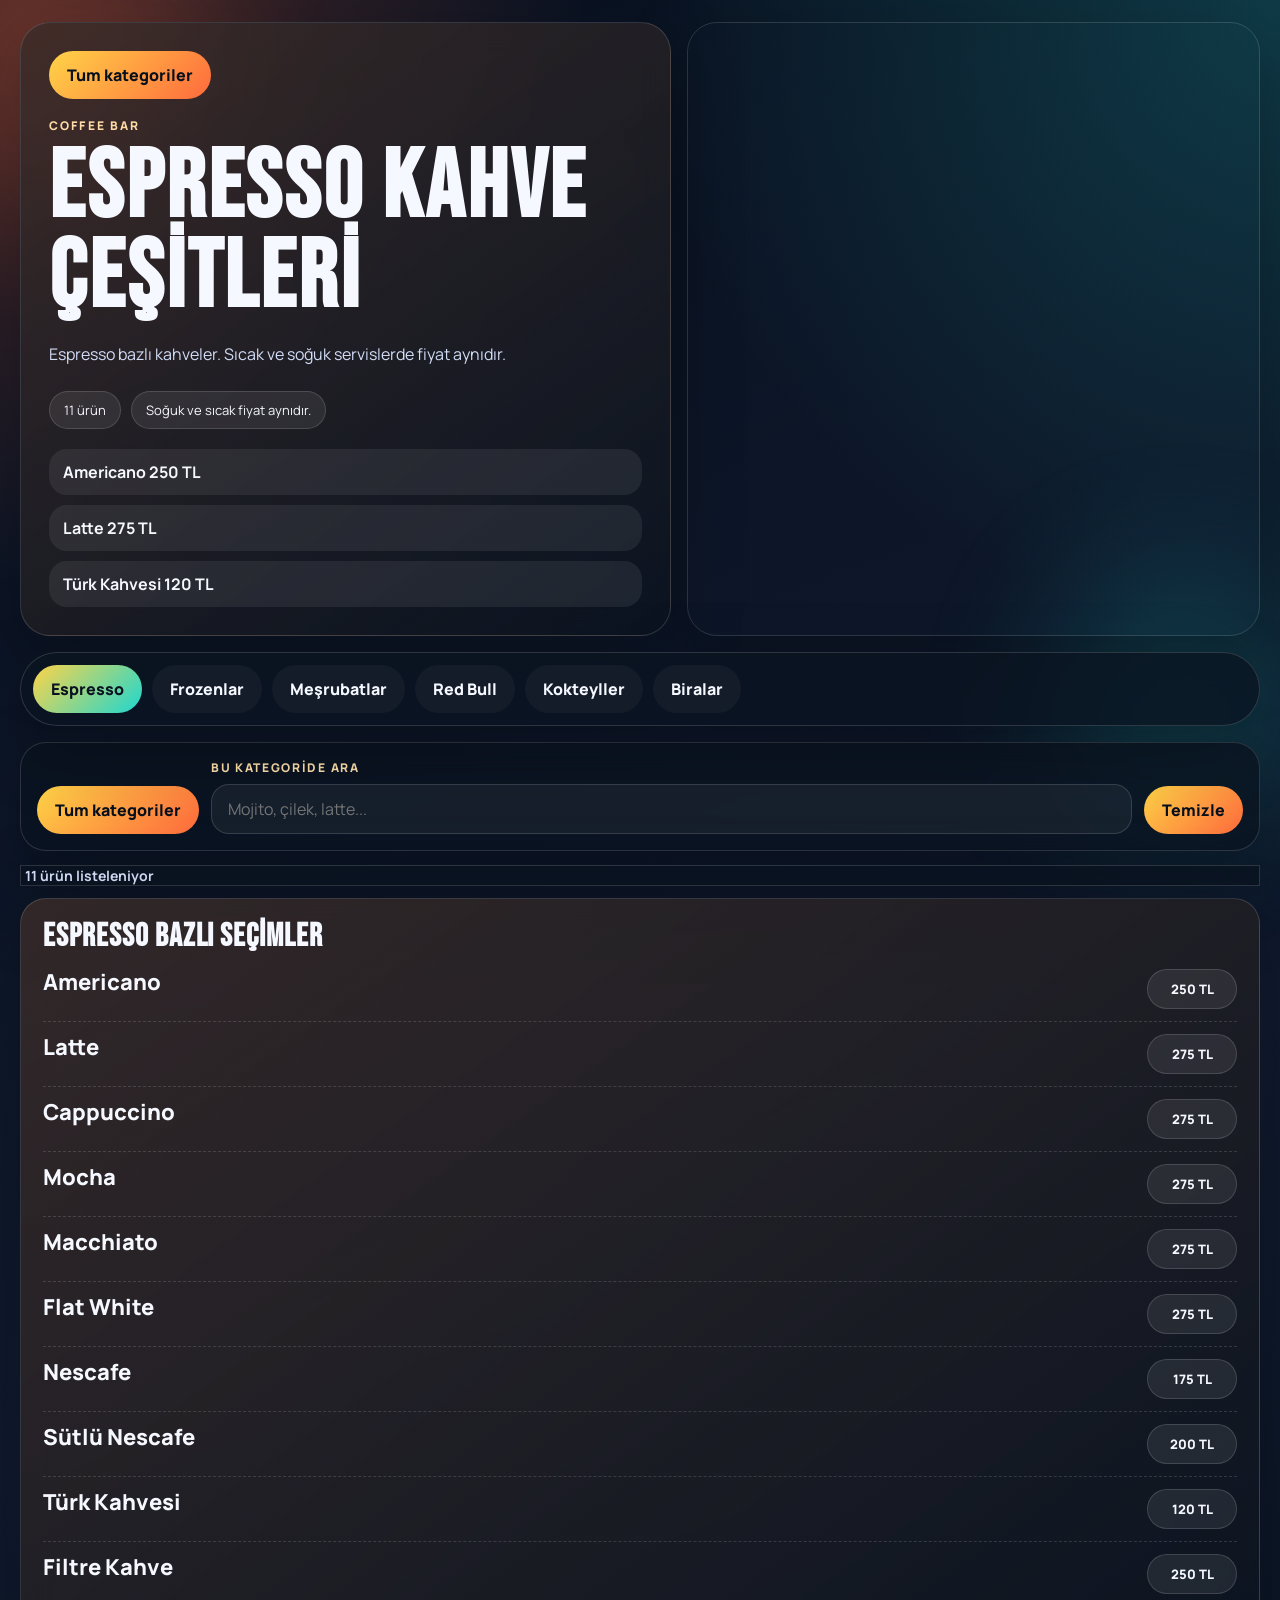
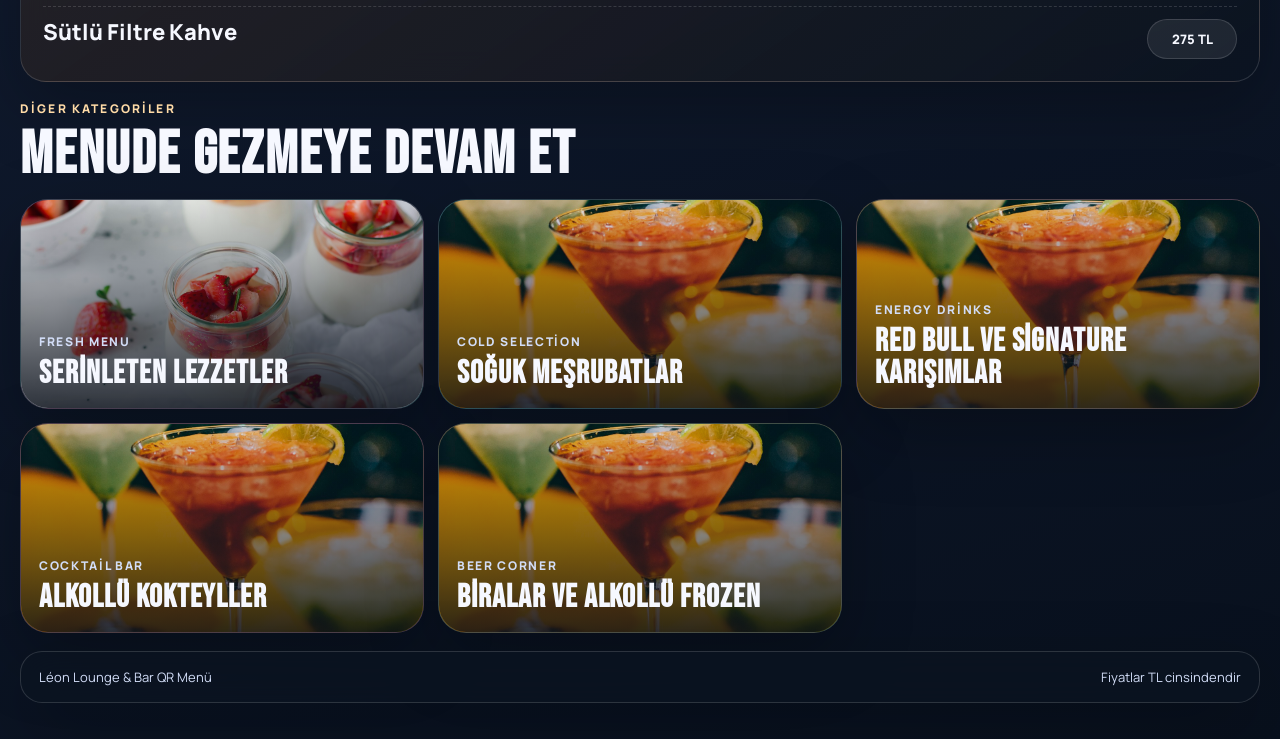
==== menu.html @ ec22b825 "Redesign Leon menu into category pages" ====
<!doctype html>
<html lang="tr">
<head>
  <meta charset="UTF-8" />
  <meta name="viewport" content="width=device-width, initial-scale=1.0" />
  <meta name="theme-color" content="#ff6a3d" />
  <meta
    name="description"
    content="Léon Lounge & Bar kategori menüsü. Seçilen bölüm için detay ürün listesi, fiyatlar ve aroma seçenekleri."
  />
  <title>Léon Lounge &amp; Bar | Menü Detayı</title>
  <link rel="preconnect" href="https://fonts.googleapis.com" />
  <link rel="preconnect" href="https://fonts.gstatic.com" crossorigin />
  <link
    href="https://fonts.googleapis.com/css2?family=Bebas+Neue&family=Manrope:wght@400;500;600;700;800&display=swap"
    rel="stylesheet"
  />
  <link rel="stylesheet" href="styles.css" />
</head>
<body data-page="menu">
  <div class="page-shell">
    <div class="bg-glow bg-glow-1" aria-hidden="true"></div>
    <div class="bg-glow bg-glow-2" aria-hidden="true"></div>

    <header id="menu-hero" class="hero hero-detail"></header>

    <nav class="category-nav glass-panel" aria-label="Kategori geçişleri">
      <div id="category-nav-list" class="category-nav-list"></div>
    </nav>

    <section class="toolbar glass-panel">
      <a class="back-link" href="index.html">Tum kategoriler</a>
      <label class="search-box" for="search-input">
        <span>Bu kategoride ara</span>
        <input id="search-input" type="search" placeholder="Mojito, çilek, latte..." autocomplete="off" />
      </label>
      <button id="clear-btn" class="clear-btn" type="button">Temizle</button>
    </section>

    <section id="results-label" class="results-label">Tum ürünler listeleniyor.</section>

    <main id="menu-root" class="menu-root"></main>

    <div id="empty-state" class="empty-state is-hidden">
      Bu kategoride aramana uygun ürün bulunamadı.
    </div>

    <section class="home-section related-section">
      <div class="section-head">
        <div>
          <p class="eyebrow">Diger Kategoriler</p>
          <h2>Menude gezmeye devam et</h2>
        </div>
      </div>
      <div id="related-grid" class="related-grid"></div>
    </section>

    <footer class="footer glass-panel">
      <p>Léon Lounge &amp; Bar QR Menü</p>
      <p>Fiyatlar TL cinsindendir</p>
    </footer>
  </div>

  <script src="menu-data.js"></script>
  <script src="menu.js"></script>
</body>
</html>
---- styles.css ----
:root {
  --bg: #07111f;
  --panel: rgba(11, 20, 33, 0.78);
  --panel-strong: rgba(14, 25, 40, 0.92);
  --text: #f6f8ff;
  --muted: #d2ddf7;
  --line: rgba(255, 255, 255, 0.14);
  --shadow: 0 24px 70px rgba(0, 0, 0, 0.26);
  --orange: #ff6a3d;
  --yellow: #ffd447;
  --cyan: #1dd7d0;
  --pink: #ff4fa2;
  --lime: #9fea63;
}

* {
  box-sizing: border-box;
}

html,
body {
  margin: 0;
  padding: 0;
}

body {
  min-height: 100vh;
  font-family: 'Manrope', 'Segoe UI', sans-serif;
  color: var(--text);
  background:
    radial-gradient(circle at top left, rgba(255, 106, 61, 0.28), transparent 22%),
    radial-gradient(circle at top right, rgba(29, 215, 208, 0.2), transparent 24%),
    linear-gradient(160deg, #091120 0%, #101a2e 52%, #08101d 100%);
}

body::before {
  content: '';
  position: fixed;
  inset: 0;
  pointer-events: none;
  background:
    linear-gradient(rgba(255, 255, 255, 0.03) 1px, transparent 1px),
    linear-gradient(90deg, rgba(255, 255, 255, 0.03) 1px, transparent 1px);
  background-size: 26px 26px;
  opacity: 0.2;
}

a {
  color: inherit;
  text-decoration: none;
}

button,
input {
  font: inherit;
}

.page-shell {
  position: relative;
  width: min(1240px, calc(100% - 28px));
  margin: 0 auto;
  padding: 22px 0 36px;
}

.bg-glow {
  position: fixed;
  width: 260px;
  height: 260px;
  border-radius: 999px;
  filter: blur(72px);
  opacity: 0.28;
  pointer-events: none;
}

.bg-glow-1 {
  top: -40px;
  left: -50px;
  background: rgba(255, 106, 61, 0.8);
}

.bg-glow-2 {
  right: -30px;
  bottom: 8%;
  background: rgba(29, 215, 208, 0.72);
}

.glass-panel,
.quick-links,
.category-nav,
.toolbar,
.results-label,
.group-card,
.empty-state,
.footer,
.featured-card,
.category-card,
.related-card {
  position: relative;
  z-index: 1;
  border: 1px solid var(--line);
  background: var(--panel);
  backdrop-filter: blur(16px);
  box-shadow: var(--shadow);
}

.hero {
  position: relative;
  z-index: 1;
  display: grid;
  gap: 16px;
}

.hero-home {
  grid-template-columns: minmax(0, 1.04fr) minmax(0, 0.96fr);
  align-items: stretch;
}

.hero-copy {
  padding: 28px;
  border-radius: 30px;
}

.eyebrow {
  margin: 0 0 10px;
  font-size: 12px;
  font-weight: 800;
  letter-spacing: 0.18em;
  text-transform: uppercase;
  color: #ffdba7;
}

h1,
h2,
h3,
h4 {
  margin: 0;
}

h1,
h2 {
  font-family: 'Bebas Neue', sans-serif;
  letter-spacing: 0.03em;
}

h1 {
  font-size: clamp(56px, 9vw, 96px);
  line-height: 0.94;
}

h2 {
  font-size: clamp(36px, 6vw, 60px);
  line-height: 0.96;
}

.hero-text,
.section-note,
.category-copy span,
.featured-card span,
.group-note,
.item-note,
.results-label,
.related-copy p {
  color: var(--muted);
}

.hero-text {
  margin: 16px 0 0;
  max-width: 36rem;
  font-size: 16px;
  line-height: 1.8;
}

.hero-actions {
  display: flex;
  flex-wrap: wrap;
  gap: 12px;
  margin-top: 26px;
}

.cta,
.back-link,
.clear-btn,
.category-pill {
  display: inline-flex;
  align-items: center;
  justify-content: center;
  min-height: 48px;
  padding: 0 18px;
  border-radius: 999px;
  font-weight: 800;
}

.cta-primary {
  color: #0f1626;
  background: linear-gradient(135deg, var(--yellow), var(--orange));
}

.cta-secondary {
  border: 1px solid rgba(255, 255, 255, 0.18);
  background: rgba(255, 255, 255, 0.04);
}

.hero-chips {
  display: flex;
  flex-wrap: wrap;
  gap: 10px;
  margin-top: 22px;
}

.hero-chips span,
.group-price,
.item-price,
.card-meta strong {
  border: 1px solid rgba(255, 255, 255, 0.14);
  border-radius: 999px;
  background: rgba(255, 255, 255, 0.08);
}

.hero-chips span {
  padding: 9px 14px;
  font-size: 13px;
}

.hero-gallery {
  display: grid;
  grid-template-columns: 1.15fr 1fr;
  gap: 14px;
}

.hero-shot {
  position: relative;
  min-height: 230px;
  overflow: hidden;
  border-radius: 28px;
  border: 1px solid rgba(255, 255, 255, 0.14);
  background-image:
    linear-gradient(180deg, rgba(5, 9, 18, 0.1), rgba(7, 12, 23, 0.84)),
    var(--bg);
  background-size: cover;
  background-position: center;
  box-shadow: var(--shadow);
}

.hero-shot::before {
  content: '';
  position: absolute;
  inset: 0;
  background-image: var(--bg);
  background-size: cover;
  background-position: center;
  transform: scale(1.04);
}

.hero-shot::after {
  content: '';
  position: absolute;
  inset: 0;
  background: linear-gradient(180deg, rgba(8, 13, 24, 0.08), rgba(10, 16, 28, 0.84));
}

.hero-shot.tall {
  grid-row: span 2;
  min-height: 100%;
}

.hero-shot-copy {
  position: absolute;
  left: 18px;
  right: 18px;
  bottom: 18px;
  z-index: 1;
}

.hero-shot-copy p,
.category-copy p,
.featured-card p,
.related-copy p {
  margin: 0;
  font-size: 12px;
  font-weight: 800;
  letter-spacing: 0.14em;
  text-transform: uppercase;
}

.hero-shot-copy strong {
  display: block;
  margin-top: 8px;
  font-size: 26px;
  line-height: 1.05;
}

.quick-links {
  display: flex;
  flex-wrap: wrap;
  gap: 10px;
  margin-top: 16px;
  padding: 14px;
  border-radius: 24px;
}

.quick-links a {
  padding: 12px 16px;
  border-radius: 999px;
  background: rgba(255, 255, 255, 0.06);
  font-size: 14px;
  font-weight: 700;
}

.home-section {
  position: relative;
  z-index: 1;
  margin-top: 18px;
}

.section-head {
  display: flex;
  justify-content: space-between;
  gap: 16px;
  align-items: end;
  margin-bottom: 14px;
}

.section-note {
  max-width: 22rem;
  margin: 0;
  line-height: 1.7;
}

.category-grid {
  display: grid;
  grid-template-columns: repeat(3, minmax(0, 1fr));
  gap: 14px;
}

.category-card,
.related-card {
  position: relative;
  overflow: hidden;
  min-height: 320px;
  border-radius: 28px;
  transition: transform 180ms ease, border-color 180ms ease;
}

.category-card:hover,
.related-card:hover,
.featured-card:hover,
.cta:hover,
.quick-links a:hover,
.category-pill:hover {
  transform: translateY(-2px);
}

.category-image,
.related-image,
.detail-visual-image {
  position: absolute;
  inset: 0;
  background-size: cover;
}

.category-overlay {
  position: absolute;
  inset: 0;
  background:
    linear-gradient(180deg, rgba(8, 15, 27, 0) 12%, rgba(8, 15, 27, 0.88) 100%);
}

.category-copy,
.related-copy {
  position: absolute;
  left: 18px;
  right: 18px;
  bottom: 18px;
  z-index: 1;
}

.category-copy h3,
.featured-card h3,
.group-head h3,
.related-copy h3 {
  margin-top: 8px;
  font-size: 32px;
  line-height: 1;
  font-family: 'Bebas Neue', sans-serif;
  letter-spacing: 0.03em;
}

.category-copy span,
.featured-card span {
  display: block;
  margin-top: 10px;
  line-height: 1.7;
  font-size: 14px;
}

.card-meta {
  display: flex;
  flex-wrap: wrap;
  gap: 10px;
  margin-top: 14px;
}

.card-meta strong,
.featured-card strong {
  padding: 9px 14px;
  font-size: 13px;
}

.featured-strip {
  display: grid;
  grid-template-columns: repeat(3, minmax(0, 1fr));
  gap: 14px;
}

.featured-card {
  display: block;
  min-height: 220px;
  padding: 22px;
  border-radius: 28px;
  background:
    linear-gradient(145deg, rgba(255, 79, 162, 0.16), rgba(29, 215, 208, 0.1)),
    var(--panel);
}

.featured-card strong {
  display: inline-flex;
  margin-top: 18px;
}

.hero-detail {
  grid-template-columns: minmax(0, 1fr) minmax(320px, 0.88fr);
}

.hero-back {
  margin-bottom: 18px;
}

.highlight-list {
  display: grid;
  gap: 10px;
  margin: 20px 0 0;
  padding: 0;
  list-style: none;
}

.highlight-list li {
  padding: 12px 14px;
  border-radius: 18px;
  background: rgba(255, 255, 255, 0.07);
  font-weight: 700;
}

.detail-visual {
  min-height: 420px;
  overflow: hidden;
  border-radius: 30px;
  border: 1px solid var(--line);
  box-shadow: var(--shadow);
}

.detail-visual-image {
  position: relative;
}

.detail-visual-image::after {
  content: '';
  position: absolute;
  inset: 0;
  background: linear-gradient(180deg, rgba(10, 16, 28, 0.1), rgba(10, 16, 28, 0.5));
}

.category-nav {
  position: sticky;
  top: 12px;
  z-index: 5;
  margin-top: 16px;
  padding: 12px;
  border-radius: 999px;
}

.category-nav-list {
  display: flex;
  gap: 10px;
  overflow-x: auto;
  scrollbar-width: none;
}

.category-nav-list::-webkit-scrollbar {
  display: none;
}

.category-pill {
  flex: 0 0 auto;
  background: rgba(255, 255, 255, 0.04);
}

.category-pill.is-active {
  color: #0a1220;
  background: linear-gradient(135deg, var(--yellow), var(--cyan));
}

.toolbar {
  display: grid;
  grid-template-columns: auto minmax(0, 1fr) auto;
  gap: 12px;
  align-items: end;
  margin-top: 16px;
  padding: 16px;
  border-radius: 26px;
}

.search-box {
  display: grid;
  gap: 8px;
}

.search-box span {
  font-size: 12px;
  font-weight: 800;
  letter-spacing: 0.14em;
  text-transform: uppercase;
  color: #ffe0ac;
}

.search-box input {
  min-height: 50px;
  padding: 0 16px;
  border: 1px solid rgba(255, 255, 255, 0.14);
  border-radius: 18px;
  background: rgba(255, 255, 255, 0.05);
  color: var(--text);
  outline: none;
}

.back-link,
.clear-btn {
  border: 0;
  cursor: pointer;
  color: #08101d;
  background: linear-gradient(135deg, var(--yellow), var(--orange));
}

.results-label {
  margin-top: 14px;
  padding: 0 4px;
  font-size: 14px;
  font-weight: 700;
}

.menu-root {
  position: relative;
  z-index: 1;
  display: grid;
  gap: 14px;
  margin-top: 12px;
}

.group-card {
  padding: 22px;
  border-radius: 26px;
}

.group-head {
  display: flex;
  justify-content: space-between;
  gap: 12px;
  align-items: start;
}

.group-head h3 {
  margin-top: 0;
}

.group-note,
.item-note {
  margin: 6px 0 0;
  font-size: 14px;
  line-height: 1.7;
}

.group-price {
  padding: 10px 14px;
  font-size: 13px;
  font-weight: 800;
}

.menu-item-list {
  display: grid;
  gap: 12px;
  margin-top: 16px;
}

.menu-item {
  display: grid;
  grid-template-columns: minmax(0, 1fr) auto;
  gap: 12px;
  align-items: start;
  padding-top: 12px;
  border-top: 1px dashed rgba(255, 255, 255, 0.14);
}

.menu-item:first-child {
  padding-top: 0;
  border-top: 0;
}

.menu-item h4 {
  font-size: 22px;
  font-weight: 800;
  line-height: 1.2;
}

.item-price {
  min-width: 90px;
  padding: 10px 12px;
  text-align: center;
  font-size: 13px;
  font-weight: 800;
}

.flavor-grid {
  display: grid;
  grid-template-columns: repeat(2, minmax(0, 1fr));
  gap: 10px;
  margin-top: 16px;
}

.flavor-tile {
  min-height: 86px;
  padding: 14px;
  border-radius: 20px;
  background: rgba(255, 255, 255, 0.06);
  border: 1px solid rgba(255, 255, 255, 0.08);
}

.flavor-tile strong {
  display: block;
  font-size: 16px;
}

.flavor-tile span {
  display: block;
  margin-top: 8px;
  color: var(--muted);
  font-size: 13px;
  line-height: 1.5;
}

.empty-state {
  margin-top: 16px;
  padding: 18px;
  border-radius: 24px;
  text-align: center;
  color: var(--muted);
}

.related-grid {
  display: grid;
  grid-template-columns: repeat(3, minmax(0, 1fr));
  gap: 14px;
}

.related-card {
  min-height: 210px;
}

.related-card::after {
  content: '';
  position: absolute;
  inset: 0;
  background: linear-gradient(180deg, rgba(8, 14, 24, 0.1), rgba(8, 14, 24, 0.84));
}

.footer {
  display: flex;
  justify-content: space-between;
  gap: 12px;
  margin-top: 18px;
  padding: 16px 18px;
  border-radius: 22px;
}

.footer p {
  margin: 0;
  color: var(--muted);
  font-size: 13px;
}

.hero-detail.accent-coffee .hero-copy,
body.accent-coffee .group-card,
.category-card.accent-coffee,
.related-card.accent-coffee {
  background:
    linear-gradient(145deg, rgba(255, 146, 76, 0.16), rgba(11, 20, 33, 0.86)),
    var(--panel);
}

.hero-detail.accent-fresh .hero-copy,
body.accent-fresh .group-card,
.category-card.accent-fresh,
.related-card.accent-fresh {
  background:
    linear-gradient(145deg, rgba(255, 79, 162, 0.16), rgba(29, 215, 208, 0.12)),
    var(--panel);
}

.hero-detail.accent-cold .hero-copy,
body.accent-cold .group-card,
.category-card.accent-cold,
.related-card.accent-cold {
  background:
    linear-gradient(145deg, rgba(29, 215, 208, 0.18), rgba(11, 20, 33, 0.82)),
    var(--panel);
}

.hero-detail.accent-energy .hero-copy,
body.accent-energy .group-card,
.category-card.accent-energy,
.related-card.accent-energy {
  background:
    linear-gradient(145deg, rgba(255, 212, 71, 0.2), rgba(255, 79, 162, 0.14)),
    var(--panel);
}

.hero-detail.accent-cocktail .hero-copy,
body.accent-cocktail .group-card,
.category-card.accent-cocktail,
.related-card.accent-cocktail {
  background:
    linear-gradient(145deg, rgba(255, 106, 61, 0.18), rgba(255, 79, 162, 0.14)),
    var(--panel);
}

.hero-detail.accent-beer .hero-copy,
body.accent-beer .group-card,
.category-card.accent-beer,
.related-card.accent-beer {
  background:
    linear-gradient(145deg, rgba(255, 212, 71, 0.18), rgba(155, 234, 99, 0.14)),
    var(--panel);
}

.is-hidden {
  display: none;
}

@media (max-width: 1100px) {
  .hero-home,
  .hero-detail,
  .category-grid,
  .featured-strip,
  .related-grid {
    grid-template-columns: 1fr;
  }

  .hero-gallery {
    grid-template-columns: 1fr 1fr;
  }

  .hero-shot.tall {
    grid-column: 1 / -1;
  }

  .section-head,
  .footer {
    flex-direction: column;
    align-items: start;
  }
}

@media (max-width: 760px) {
  .page-shell {
    width: min(1240px, calc(100% - 18px));
    padding-top: 16px;
  }

  .hero-copy,
  .group-card,
  .toolbar,
  .footer,
  .quick-links,
  .category-nav,
  .featured-card {
    border-radius: 22px;
  }

  .hero-copy,
  .group-card,
  .toolbar,
  .featured-card {
    padding: 18px;
  }

  .hero-gallery,
  .flavor-grid {
    grid-template-columns: 1fr;
  }

  .hero-shot {
    min-height: 210px;
  }

  .toolbar {
    grid-template-columns: 1fr;
  }

  .menu-item,
  .group-head {
    grid-template-columns: 1fr;
  }

  .item-price {
    width: fit-content;
  }
}
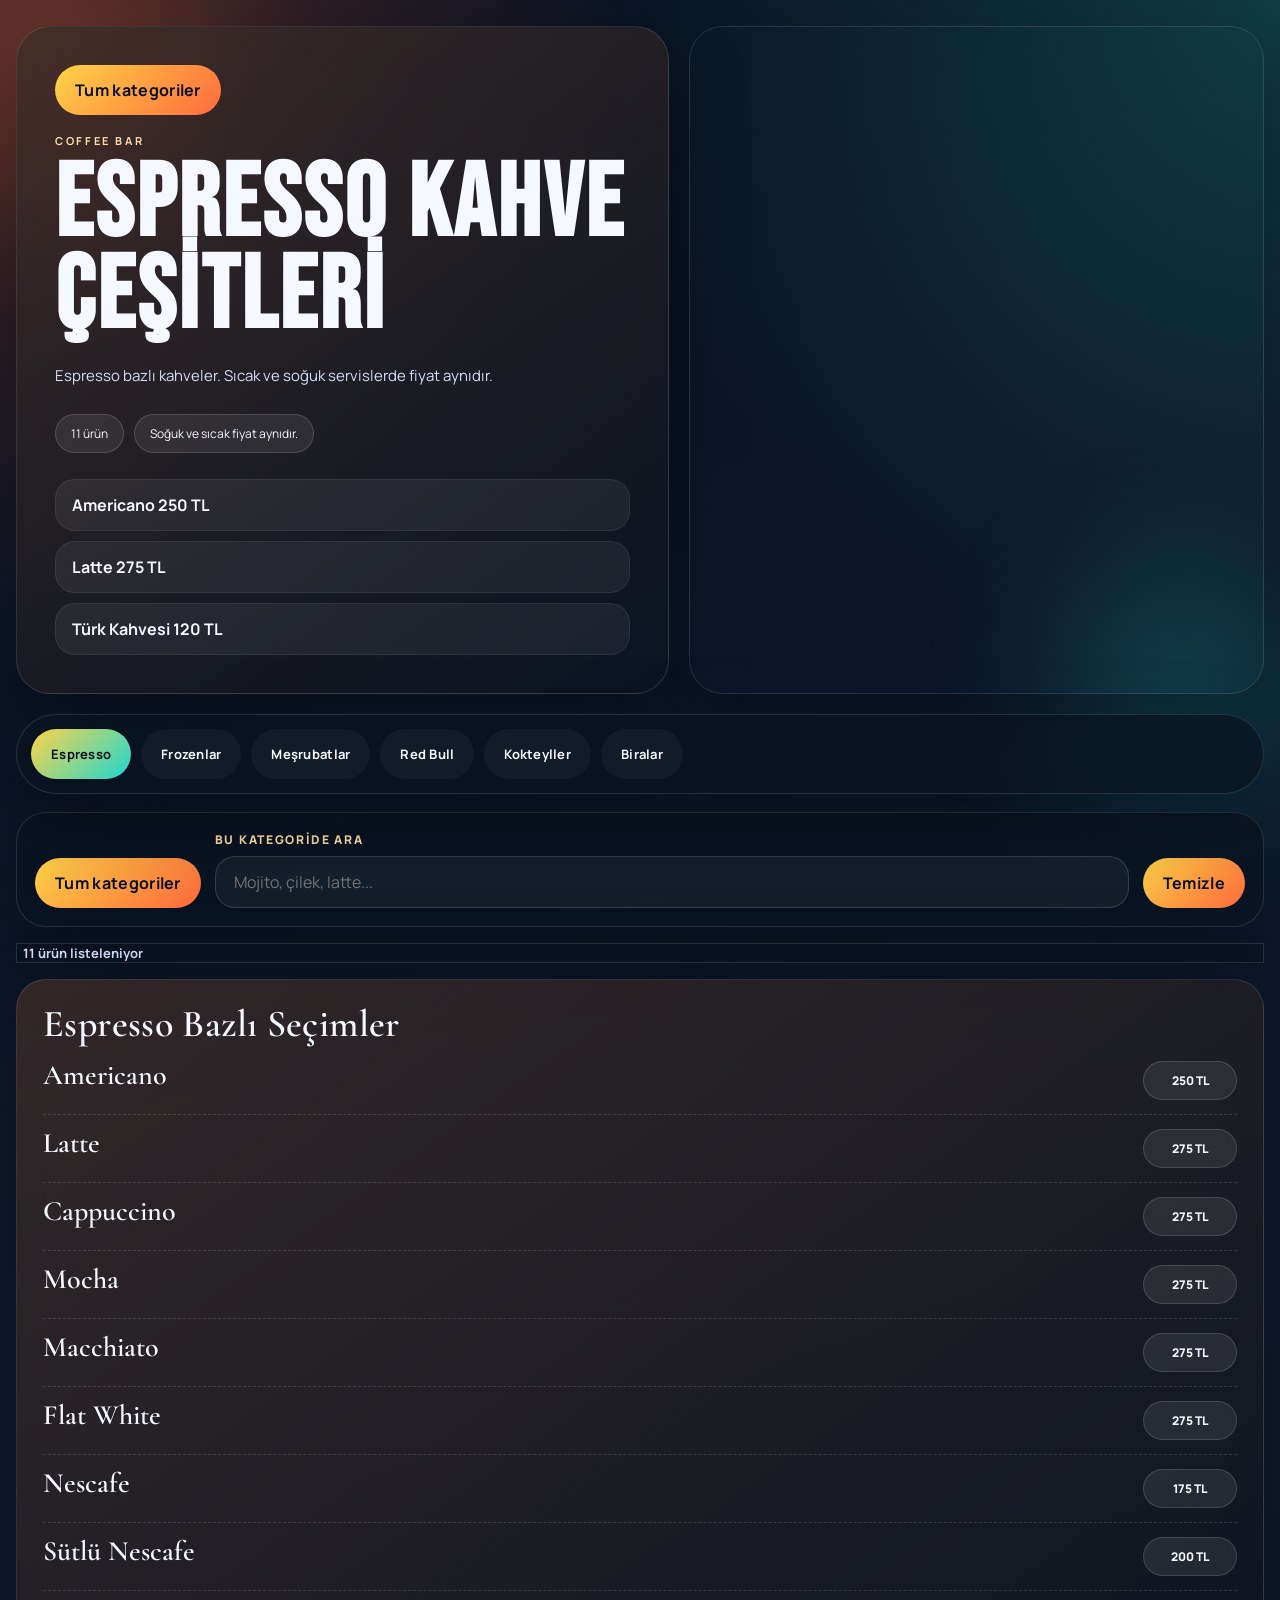
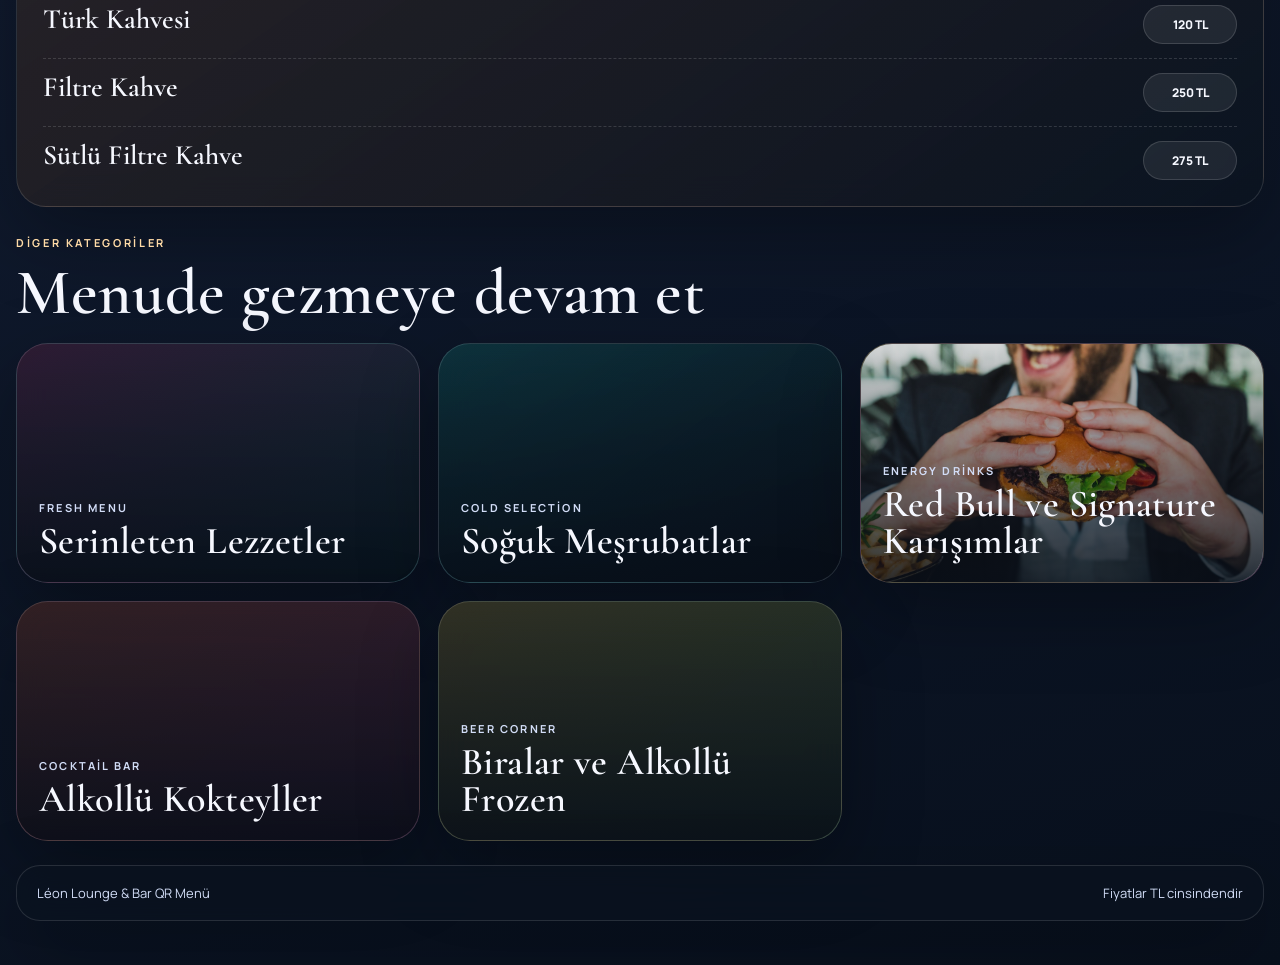
==== commit 3e5c5ba2: "Elevate Leon menu typography and spacing" ====
--- a/menu.html
+++ b/menu.html
@@ -12,7 +12,7 @@
   <link rel="preconnect" href="https://fonts.googleapis.com" />
   <link rel="preconnect" href="https://fonts.gstatic.com" crossorigin />
   <link
-    href="https://fonts.googleapis.com/css2?family=Bebas+Neue&family=Manrope:wght@400;500;600;700;800&display=swap"
+    href="https://fonts.googleapis.com/css2?family=Bebas+Neue&family=Cormorant+Garamond:wght@500;600;700&family=Manrope:wght@400;500;600;700;800&display=swap"
     rel="stylesheet"
   />
   <link rel="stylesheet" href="styles.css" />
--- a/styles.css
+++ b/styles.css
@@ -1,11 +1,12 @@
 :root {
   --bg: #07111f;
-  --panel: rgba(11, 20, 33, 0.78);
+  --panel: rgba(10, 18, 31, 0.72);
   --panel-strong: rgba(14, 25, 40, 0.92);
   --text: #f6f8ff;
   --muted: #d2ddf7;
-  --line: rgba(255, 255, 255, 0.14);
-  --shadow: 0 24px 70px rgba(0, 0, 0, 0.26);
+  --line: rgba(255, 255, 255, 0.12);
+  --line-soft: rgba(255, 255, 255, 0.07);
+  --shadow: 0 28px 80px rgba(0, 0, 0, 0.3);
   --orange: #ff6a3d;
   --yellow: #ffd447;
   --cyan: #1dd7d0;
@@ -57,9 +58,9 @@
 
 .page-shell {
   position: relative;
-  width: min(1240px, calc(100% - 28px));
+  width: min(1280px, calc(100% - 32px));
   margin: 0 auto;
-  padding: 22px 0 36px;
+  padding: 26px 0 44px;
 }
 
 .bg-glow {
@@ -107,7 +108,7 @@
   position: relative;
   z-index: 1;
   display: grid;
-  gap: 16px;
+  gap: 20px;
 }
 
 .hero-home {
@@ -116,15 +117,15 @@
 }
 
 .hero-copy {
-  padding: 28px;
-  border-radius: 30px;
+  padding: 38px;
+  border-radius: 34px;
 }
 
 .eyebrow {
-  margin: 0 0 10px;
-  font-size: 12px;
-  font-weight: 800;
-  letter-spacing: 0.18em;
+  margin: 0 0 12px;
+  font-size: 11px;
+  font-weight: 700;
+  letter-spacing: 0.24em;
   text-transform: uppercase;
   color: #ffdba7;
 }
@@ -136,20 +137,22 @@
   margin: 0;
 }
 
-h1,
-h2 {
+h1 {
   font-family: 'Bebas Neue', sans-serif;
   letter-spacing: 0.03em;
 }
 
 h1 {
-  font-size: clamp(56px, 9vw, 96px);
-  line-height: 0.94;
+  font-size: clamp(58px, 9vw, 102px);
+  line-height: 0.9;
 }
 
 h2 {
-  font-size: clamp(36px, 6vw, 60px);
-  line-height: 0.96;
+  font-family: 'Cormorant Garamond', Georgia, serif;
+  font-size: clamp(42px, 6vw, 64px);
+  line-height: 0.98;
+  font-weight: 600;
+  letter-spacing: 0.01em;
 }
 
 .hero-text,
@@ -164,17 +167,17 @@
 }
 
 .hero-text {
-  margin: 16px 0 0;
-  max-width: 36rem;
-  font-size: 16px;
-  line-height: 1.8;
+  margin: 18px 0 0;
+  max-width: 34rem;
+  font-size: 15px;
+  line-height: 1.9;
 }
 
 .hero-actions {
   display: flex;
   flex-wrap: wrap;
   gap: 12px;
-  margin-top: 26px;
+  margin-top: 30px;
 }
 
 .cta,
@@ -184,10 +187,11 @@
   display: inline-flex;
   align-items: center;
   justify-content: center;
-  min-height: 48px;
-  padding: 0 18px;
+  min-height: 50px;
+  padding: 0 20px;
   border-radius: 999px;
-  font-weight: 800;
+  font-weight: 700;
+  letter-spacing: 0.02em;
 }
 
 .cta-primary {
@@ -204,7 +208,7 @@
   display: flex;
   flex-wrap: wrap;
   gap: 10px;
-  margin-top: 22px;
+  margin-top: 24px;
 }
 
 .hero-chips span,
@@ -217,21 +221,21 @@
 }
 
 .hero-chips span {
-  padding: 9px 14px;
-  font-size: 13px;
+  padding: 10px 15px;
+  font-size: 12px;
 }
 
 .hero-gallery {
   display: grid;
   grid-template-columns: 1.15fr 1fr;
-  gap: 14px;
+  gap: 16px;
 }
 
 .hero-shot {
   position: relative;
-  min-height: 230px;
+  min-height: 250px;
   overflow: hidden;
-  border-radius: 28px;
+  border-radius: 32px;
   border: 1px solid rgba(255, 255, 255, 0.14);
   background-image:
     linear-gradient(180deg, rgba(5, 9, 18, 0.1), rgba(7, 12, 23, 0.84)),
@@ -248,7 +252,7 @@
   background-image: var(--bg);
   background-size: cover;
   background-position: center;
-  transform: scale(1.04);
+  transform: scale(1.06);
 }
 
 .hero-shot::after {
@@ -265,9 +269,9 @@
 
 .hero-shot-copy {
   position: absolute;
-  left: 18px;
-  right: 18px;
-  bottom: 18px;
+  left: 22px;
+  right: 22px;
+  bottom: 22px;
   z-index: 1;
 }
 
@@ -276,48 +280,50 @@
 .featured-card p,
 .related-copy p {
   margin: 0;
-  font-size: 12px;
-  font-weight: 800;
-  letter-spacing: 0.14em;
+  font-size: 11px;
+  font-weight: 700;
+  letter-spacing: 0.2em;
   text-transform: uppercase;
 }
 
 .hero-shot-copy strong {
   display: block;
-  margin-top: 8px;
-  font-size: 26px;
-  line-height: 1.05;
+  margin-top: 10px;
+  font-size: 30px;
+  line-height: 1;
+  font-family: 'Cormorant Garamond', Georgia, serif;
+  font-weight: 600;
 }
 
 .quick-links {
   display: flex;
   flex-wrap: wrap;
   gap: 10px;
-  margin-top: 16px;
-  padding: 14px;
-  border-radius: 24px;
+  margin-top: 20px;
+  padding: 16px;
+  border-radius: 28px;
 }
 
 .quick-links a {
-  padding: 12px 16px;
+  padding: 13px 18px;
   border-radius: 999px;
   background: rgba(255, 255, 255, 0.06);
-  font-size: 14px;
+  font-size: 13px;
   font-weight: 700;
 }
 
 .home-section {
   position: relative;
   z-index: 1;
-  margin-top: 18px;
+  margin-top: 28px;
 }
 
 .section-head {
   display: flex;
   justify-content: space-between;
-  gap: 16px;
+  gap: 22px;
   align-items: end;
-  margin-bottom: 14px;
+  margin-bottom: 18px;
 }
 
 .section-note {
@@ -329,16 +335,16 @@
 .category-grid {
   display: grid;
   grid-template-columns: repeat(3, minmax(0, 1fr));
-  gap: 14px;
+  gap: 18px;
 }
 
 .category-card,
 .related-card {
   position: relative;
   overflow: hidden;
-  min-height: 320px;
-  border-radius: 28px;
-  transition: transform 180ms ease, border-color 180ms ease;
+  min-height: 360px;
+  border-radius: 32px;
+  transition: transform 180ms ease, border-color 180ms ease, box-shadow 180ms ease;
 }
 
 .category-card:hover,
@@ -347,7 +353,8 @@
 .cta:hover,
 .quick-links a:hover,
 .category-pill:hover {
-  transform: translateY(-2px);
+  transform: translateY(-3px);
+  box-shadow: 0 34px 90px rgba(0, 0, 0, 0.34);
 }
 
 .category-image,
@@ -368,9 +375,9 @@
 .category-copy,
 .related-copy {
   position: absolute;
-  left: 18px;
-  right: 18px;
-  bottom: 18px;
+  left: 22px;
+  right: 22px;
+  bottom: 22px;
   z-index: 1;
 }
 
@@ -379,17 +386,18 @@
 .group-head h3,
 .related-copy h3 {
   margin-top: 8px;
-  font-size: 32px;
-  line-height: 1;
-  font-family: 'Bebas Neue', sans-serif;
-  letter-spacing: 0.03em;
+  font-size: 38px;
+  line-height: 0.98;
+  font-family: 'Cormorant Garamond', Georgia, serif;
+  font-weight: 600;
+  letter-spacing: 0.01em;
 }
 
 .category-copy span,
 .featured-card span {
   display: block;
-  margin-top: 10px;
-  line-height: 1.7;
+  margin-top: 12px;
+  line-height: 1.8;
   font-size: 14px;
 }
 
@@ -397,26 +405,26 @@
   display: flex;
   flex-wrap: wrap;
   gap: 10px;
-  margin-top: 14px;
+  margin-top: 18px;
 }
 
 .card-meta strong,
 .featured-card strong {
-  padding: 9px 14px;
-  font-size: 13px;
+  padding: 10px 14px;
+  font-size: 12px;
 }
 
 .featured-strip {
   display: grid;
   grid-template-columns: repeat(3, minmax(0, 1fr));
-  gap: 14px;
+  gap: 18px;
 }
 
 .featured-card {
   display: block;
-  min-height: 220px;
-  padding: 22px;
-  border-radius: 28px;
+  min-height: 250px;
+  padding: 26px;
+  border-radius: 32px;
   background:
     linear-gradient(145deg, rgba(255, 79, 162, 0.16), rgba(29, 215, 208, 0.1)),
     var(--panel);
@@ -438,22 +446,23 @@
 .highlight-list {
   display: grid;
   gap: 10px;
-  margin: 20px 0 0;
+  margin: 26px 0 0;
   padding: 0;
   list-style: none;
 }
 
 .highlight-list li {
-  padding: 12px 14px;
-  border-radius: 18px;
-  background: rgba(255, 255, 255, 0.07);
+  padding: 14px 16px;
+  border-radius: 20px;
+  background: rgba(255, 255, 255, 0.06);
+  border: 1px solid var(--line-soft);
   font-weight: 700;
 }
 
 .detail-visual {
-  min-height: 420px;
+  min-height: 480px;
   overflow: hidden;
-  border-radius: 30px;
+  border-radius: 34px;
   border: 1px solid var(--line);
   box-shadow: var(--shadow);
 }
@@ -473,8 +482,8 @@
   position: sticky;
   top: 12px;
   z-index: 5;
-  margin-top: 16px;
-  padding: 12px;
+  margin-top: 20px;
+  padding: 14px;
   border-radius: 999px;
 }
 
@@ -492,6 +501,7 @@
 .category-pill {
   flex: 0 0 auto;
   background: rgba(255, 255, 255, 0.04);
+  font-size: 13px;
 }
 
 .category-pill.is-active {
@@ -502,11 +512,11 @@
 .toolbar {
   display: grid;
   grid-template-columns: auto minmax(0, 1fr) auto;
-  gap: 12px;
+  gap: 14px;
   align-items: end;
-  margin-top: 16px;
-  padding: 16px;
-  border-radius: 26px;
+  margin-top: 18px;
+  padding: 18px;
+  border-radius: 30px;
 }
 
 .search-box {
@@ -523,10 +533,10 @@
 }
 
 .search-box input {
-  min-height: 50px;
-  padding: 0 16px;
+  min-height: 52px;
+  padding: 0 18px;
   border: 1px solid rgba(255, 255, 255, 0.14);
-  border-radius: 18px;
+  border-radius: 20px;
   background: rgba(255, 255, 255, 0.05);
   color: var(--text);
   outline: none;
@@ -541,9 +551,9 @@
 }
 
 .results-label {
-  margin-top: 14px;
-  padding: 0 4px;
-  font-size: 14px;
+  margin-top: 16px;
+  padding: 0 6px;
+  font-size: 13px;
   font-weight: 700;
 }
 
@@ -551,13 +561,13 @@
   position: relative;
   z-index: 1;
   display: grid;
-  gap: 14px;
-  margin-top: 12px;
+  gap: 18px;
+  margin-top: 16px;
 }
 
 .group-card {
-  padding: 22px;
-  border-radius: 26px;
+  padding: 26px;
+  border-radius: 30px;
 }
 
 .group-head {
@@ -573,29 +583,29 @@
 
 .group-note,
 .item-note {
-  margin: 6px 0 0;
-  font-size: 14px;
-  line-height: 1.7;
+  margin: 8px 0 0;
+  font-size: 13px;
+  line-height: 1.8;
 }
 
 .group-price {
-  padding: 10px 14px;
-  font-size: 13px;
+  padding: 10px 15px;
+  font-size: 12px;
   font-weight: 800;
 }
 
 .menu-item-list {
   display: grid;
-  gap: 12px;
-  margin-top: 16px;
+  gap: 14px;
+  margin-top: 18px;
 }
 
 .menu-item {
   display: grid;
   grid-template-columns: minmax(0, 1fr) auto;
-  gap: 12px;
+  gap: 16px;
   align-items: start;
-  padding-top: 12px;
+  padding-top: 14px;
   border-top: 1px dashed rgba(255, 255, 255, 0.14);
 }
 
@@ -605,37 +615,40 @@
 }
 
 .menu-item h4 {
-  font-size: 22px;
+  font-size: 28px;
+  font-family: 'Cormorant Garamond', Georgia, serif;
+  font-weight: 600;
+  line-height: 1.05;
+}
+
+.item-price {
+  min-width: 94px;
+  padding: 10px 13px;
+  text-align: center;
+  font-size: 12px;
   font-weight: 800;
-  line-height: 1.2;
-}
-
-.item-price {
-  min-width: 90px;
-  padding: 10px 12px;
-  text-align: center;
-  font-size: 13px;
-  font-weight: 800;
 }
 
 .flavor-grid {
   display: grid;
   grid-template-columns: repeat(2, minmax(0, 1fr));
-  gap: 10px;
-  margin-top: 16px;
+  gap: 12px;
+  margin-top: 18px;
 }
 
 .flavor-tile {
-  min-height: 86px;
-  padding: 14px;
-  border-radius: 20px;
+  min-height: 94px;
+  padding: 16px;
+  border-radius: 22px;
   background: rgba(255, 255, 255, 0.06);
   border: 1px solid rgba(255, 255, 255, 0.08);
 }
 
 .flavor-tile strong {
   display: block;
-  font-size: 16px;
+  font-size: 17px;
+  font-family: 'Cormorant Garamond', Georgia, serif;
+  font-weight: 600;
 }
 
 .flavor-tile span {
@@ -657,11 +670,11 @@
 .related-grid {
   display: grid;
   grid-template-columns: repeat(3, minmax(0, 1fr));
-  gap: 14px;
+  gap: 18px;
 }
 
 .related-card {
-  min-height: 210px;
+  min-height: 240px;
 }
 
 .related-card::after {
@@ -675,9 +688,9 @@
   display: flex;
   justify-content: space-between;
   gap: 12px;
-  margin-top: 18px;
-  padding: 16px 18px;
-  border-radius: 22px;
+  margin-top: 24px;
+  padding: 18px 20px;
+  border-radius: 24px;
 }
 
 .footer p {
@@ -770,7 +783,7 @@
 
 @media (max-width: 760px) {
   .page-shell {
-    width: min(1240px, calc(100% - 18px));
+    width: min(1280px, calc(100% - 18px));
     padding-top: 16px;
   }
 
@@ -781,14 +794,14 @@
   .quick-links,
   .category-nav,
   .featured-card {
-    border-radius: 22px;
+    border-radius: 24px;
   }
 
   .hero-copy,
   .group-card,
   .toolbar,
   .featured-card {
-    padding: 18px;
+    padding: 20px;
   }
 
   .hero-gallery,
@@ -797,7 +810,7 @@
   }
 
   .hero-shot {
-    min-height: 210px;
+    min-height: 220px;
   }
 
   .toolbar {
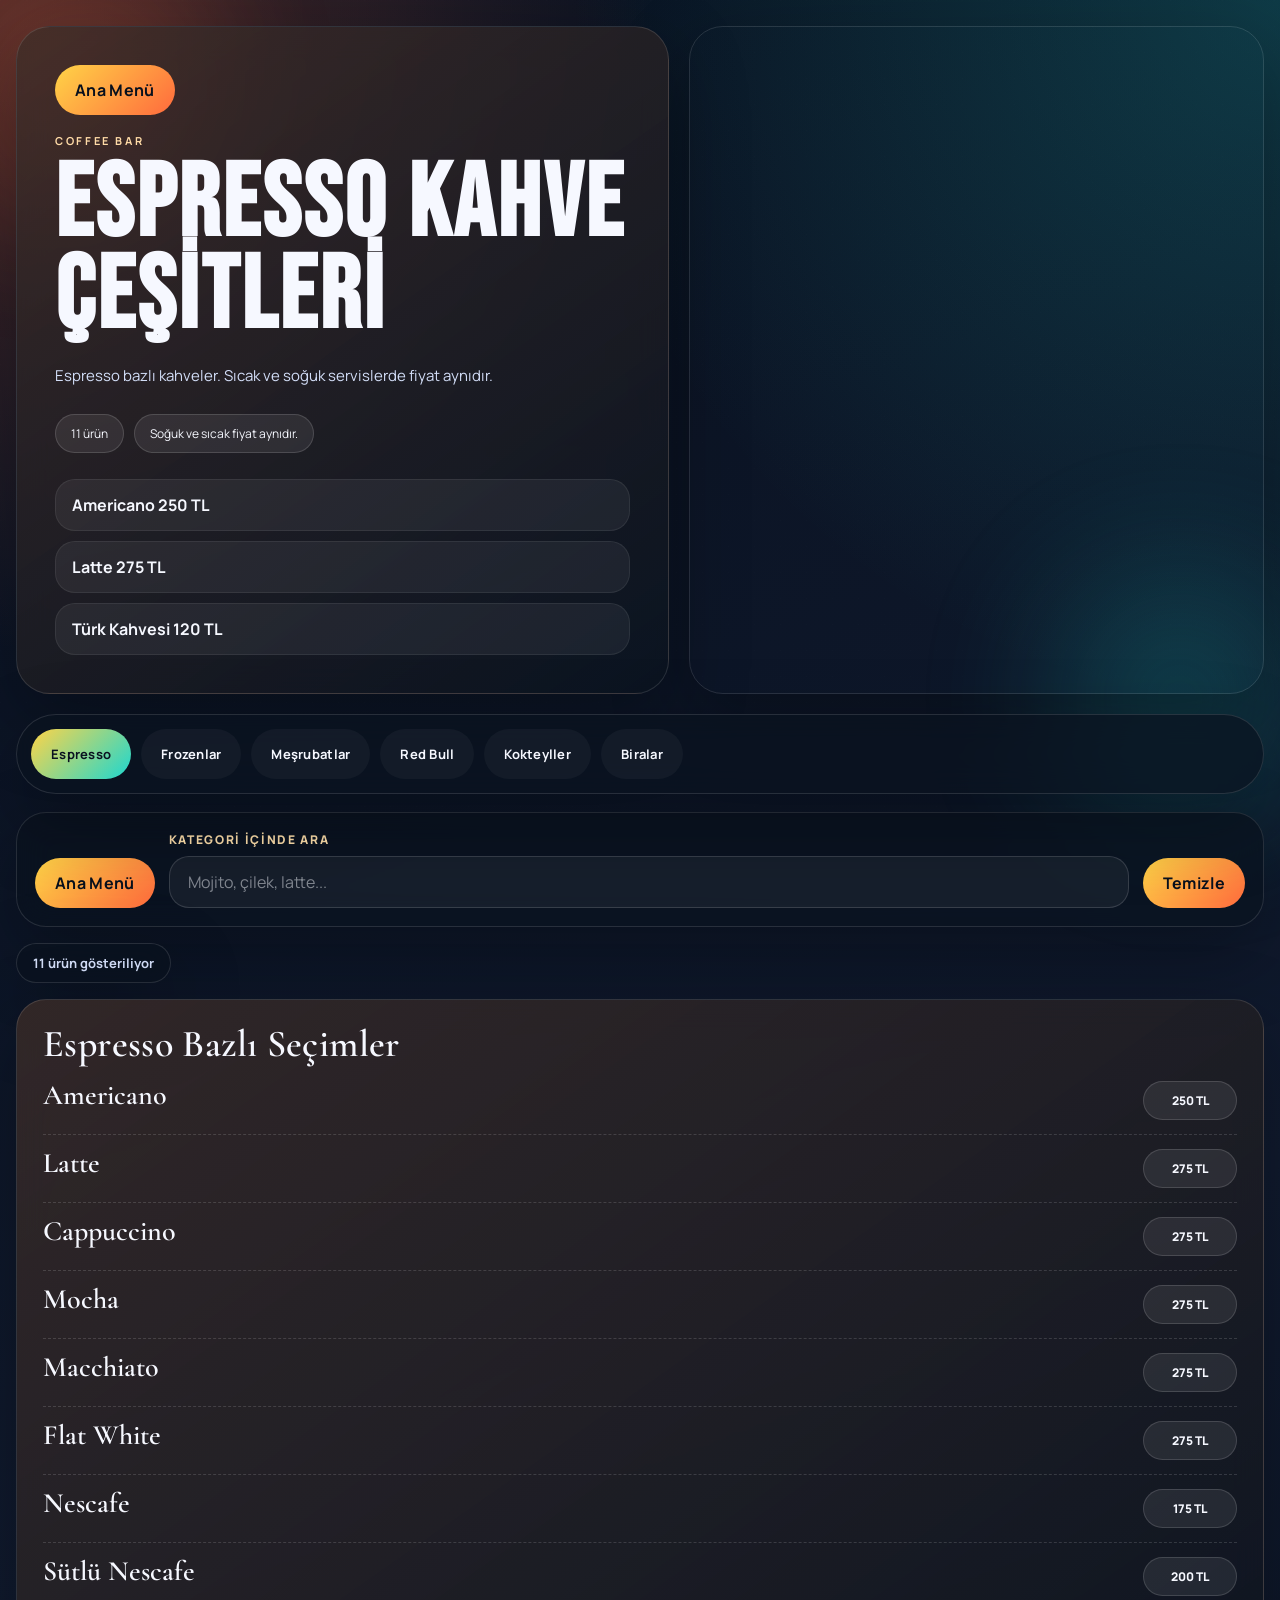
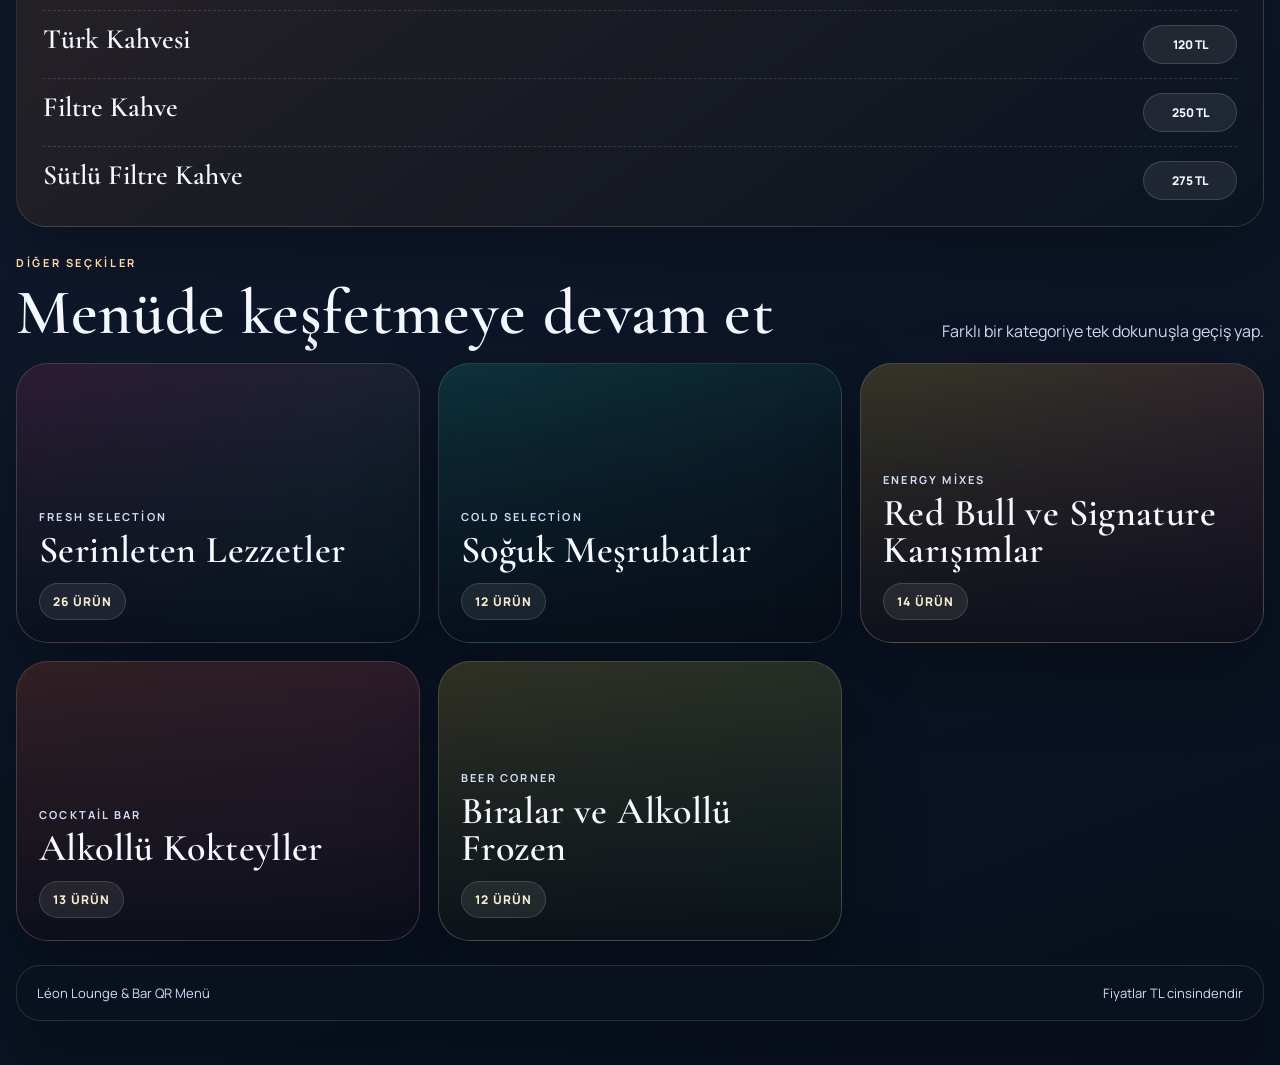
==== commit 9ec43975: "Polish premium QR menu experience" ====
--- a/menu.html
+++ b/menu.html
@@ -29,28 +29,31 @@
     </nav>
 
     <section class="toolbar glass-panel">
-      <a class="back-link" href="index.html">Tum kategoriler</a>
+      <a class="back-link" href="index.html">Ana Menü</a>
       <label class="search-box" for="search-input">
-        <span>Bu kategoride ara</span>
+        <span>Kategori içinde ara</span>
         <input id="search-input" type="search" placeholder="Mojito, çilek, latte..." autocomplete="off" />
       </label>
       <button id="clear-btn" class="clear-btn" type="button">Temizle</button>
     </section>
 
-    <section id="results-label" class="results-label">Tum ürünler listeleniyor.</section>
+    <section id="results-label" class="results-label">Tüm ürünler gösteriliyor.</section>
 
     <main id="menu-root" class="menu-root"></main>
 
     <div id="empty-state" class="empty-state is-hidden">
-      Bu kategoride aramana uygun ürün bulunamadı.
+      Aramana uygun ürün bulunamadı.
     </div>
 
     <section class="home-section related-section">
       <div class="section-head">
         <div>
-          <p class="eyebrow">Diger Kategoriler</p>
-          <h2>Menude gezmeye devam et</h2>
+          <p class="eyebrow">Diğer Seçkiler</p>
+          <h2>Menüde keşfetmeye devam et</h2>
         </div>
+        <p class="section-note">
+          Farklı bir kategoriye tek dokunuşla geçiş yap.
+        </p>
       </div>
       <div id="related-grid" class="related-grid"></div>
     </section>
--- a/styles.css
+++ b/styles.css
@@ -192,6 +192,11 @@
   border-radius: 999px;
   font-weight: 700;
   letter-spacing: 0.02em;
+  transition:
+    transform 180ms ease,
+    box-shadow 180ms ease,
+    border-color 180ms ease,
+    background 180ms ease;
 }
 
 .cta-primary {
@@ -310,6 +315,10 @@
   background: rgba(255, 255, 255, 0.06);
   font-size: 13px;
   font-weight: 700;
+  transition:
+    transform 180ms ease,
+    background 180ms ease,
+    box-shadow 180ms ease;
 }
 
 .home-section {
@@ -345,6 +354,10 @@
   min-height: 360px;
   border-radius: 32px;
   transition: transform 180ms ease, border-color 180ms ease, box-shadow 180ms ease;
+}
+
+.category-card {
+  min-height: 430px;
 }
 
 .category-card:hover,
@@ -357,19 +370,38 @@
   box-shadow: 0 34px 90px rgba(0, 0, 0, 0.34);
 }
 
+.back-link:hover,
+.clear-btn:hover {
+  transform: translateY(-2px);
+  box-shadow: 0 24px 64px rgba(0, 0, 0, 0.28);
+}
+
 .category-image,
 .related-image,
 .detail-visual-image {
   position: absolute;
   inset: 0;
   background-size: cover;
+  transition: transform 320ms ease, filter 320ms ease;
+}
+
+.category-sheen {
+  position: absolute;
+  inset: 0;
+  z-index: 0;
+  pointer-events: none;
+  background:
+    linear-gradient(135deg, rgba(255, 255, 255, 0.24), rgba(255, 255, 255, 0) 30%),
+    radial-gradient(circle at top right, rgba(255, 255, 255, 0.18), transparent 30%);
+  mix-blend-mode: screen;
+  opacity: 0.72;
 }
 
 .category-overlay {
   position: absolute;
   inset: 0;
   background:
-    linear-gradient(180deg, rgba(8, 15, 27, 0) 12%, rgba(8, 15, 27, 0.88) 100%);
+    linear-gradient(180deg, rgba(8, 15, 27, 0.04) 0%, rgba(8, 15, 27, 0.16) 28%, rgba(8, 15, 27, 0.94) 100%);
 }
 
 .category-copy,
@@ -379,6 +411,36 @@
   right: 22px;
   bottom: 22px;
   z-index: 1;
+}
+
+.category-card:hover .category-image,
+.related-card:hover .related-image,
+.detail-visual:hover .detail-visual-image {
+  transform: scale(1.05);
+  filter: saturate(1.08);
+}
+
+.category-topline {
+  display: flex;
+  justify-content: space-between;
+  gap: 12px;
+  align-items: center;
+}
+
+.category-topline span {
+  display: inline-flex;
+  align-items: center;
+  justify-content: center;
+  min-width: 42px;
+  min-height: 42px;
+  padding: 0 12px;
+  border-radius: 999px;
+  border: 1px solid rgba(255, 255, 255, 0.16);
+  background: rgba(255, 255, 255, 0.08);
+  color: #fff6e7;
+  font-size: 12px;
+  font-weight: 800;
+  letter-spacing: 0.18em;
 }
 
 .category-copy h3,
@@ -414,6 +476,41 @@
   font-size: 12px;
 }
 
+.card-cta-row {
+  display: flex;
+  justify-content: space-between;
+  gap: 12px;
+  align-items: center;
+  margin-top: 20px;
+  padding-top: 16px;
+  border-top: 1px solid rgba(255, 255, 255, 0.12);
+}
+
+.card-cta-row em,
+.featured-card-footer em {
+  font-style: normal;
+  color: #fff0cf;
+  font-size: 12px;
+  font-weight: 800;
+  letter-spacing: 0.16em;
+  text-transform: uppercase;
+}
+
+.card-cta-row i {
+  display: inline-flex;
+  align-items: center;
+  justify-content: center;
+  width: 34px;
+  height: 34px;
+  border-radius: 999px;
+  border: 1px solid rgba(255, 255, 255, 0.16);
+  background: rgba(255, 255, 255, 0.08);
+  color: #fff8ea;
+  font-style: normal;
+  font-size: 18px;
+  line-height: 1;
+}
+
 .featured-strip {
   display: grid;
   grid-template-columns: repeat(3, minmax(0, 1fr));
@@ -421,7 +518,9 @@
 }
 
 .featured-card {
-  display: block;
+  display: flex;
+  flex-direction: column;
+  justify-content: space-between;
   min-height: 250px;
   padding: 26px;
   border-radius: 32px;
@@ -430,9 +529,35 @@
     var(--panel);
 }
 
+.featured-card::before {
+  content: '';
+  position: absolute;
+  inset: auto -20px -40px auto;
+  width: 160px;
+  height: 160px;
+  border-radius: 999px;
+  background: radial-gradient(circle, rgba(255, 255, 255, 0.16), transparent 72%);
+  pointer-events: none;
+}
+
+.featured-card-inner,
+.featured-card-footer {
+  position: relative;
+  z-index: 1;
+}
+
+.featured-card-footer {
+  display: flex;
+  justify-content: space-between;
+  gap: 12px;
+  align-items: end;
+  margin-top: 24px;
+  padding-top: 18px;
+  border-top: 1px solid rgba(255, 255, 255, 0.12);
+}
+
 .featured-card strong {
   display: inline-flex;
-  margin-top: 18px;
 }
 
 .hero-detail {
@@ -542,6 +667,16 @@
   outline: none;
 }
 
+.search-box input::placeholder {
+  color: rgba(246, 248, 255, 0.48);
+}
+
+.search-box input:focus {
+  border-color: rgba(255, 212, 71, 0.44);
+  background: rgba(255, 255, 255, 0.08);
+  box-shadow: 0 0 0 4px rgba(255, 212, 71, 0.08);
+}
+
 .back-link,
 .clear-btn {
   border: 0;
@@ -552,7 +687,9 @@
 
 .results-label {
   margin-top: 16px;
-  padding: 0 6px;
+  width: fit-content;
+  padding: 10px 16px;
+  border-radius: 999px;
   font-size: 13px;
   font-weight: 700;
 }
@@ -674,7 +811,7 @@
 }
 
 .related-card {
-  min-height: 240px;
+  min-height: 280px;
 }
 
 .related-card::after {
@@ -682,6 +819,20 @@
   position: absolute;
   inset: 0;
   background: linear-gradient(180deg, rgba(8, 14, 24, 0.1), rgba(8, 14, 24, 0.84));
+}
+
+.related-copy span {
+  display: inline-flex;
+  margin-top: 14px;
+  padding: 9px 13px;
+  border-radius: 999px;
+  border: 1px solid rgba(255, 255, 255, 0.14);
+  background: rgba(255, 255, 255, 0.08);
+  color: #f8ecd3;
+  font-size: 12px;
+  font-weight: 800;
+  letter-spacing: 0.1em;
+  text-transform: uppercase;
 }
 
 .footer {
@@ -772,6 +923,10 @@
 
   .hero-shot.tall {
     grid-column: 1 / -1;
+  }
+
+  .category-card {
+    min-height: 380px;
   }
 
   .section-head,
@@ -809,6 +964,11 @@
     grid-template-columns: 1fr;
   }
 
+  .featured-card-footer,
+  .card-cta-row {
+    align-items: center;
+  }
+
   .hero-shot {
     min-height: 220px;
   }
